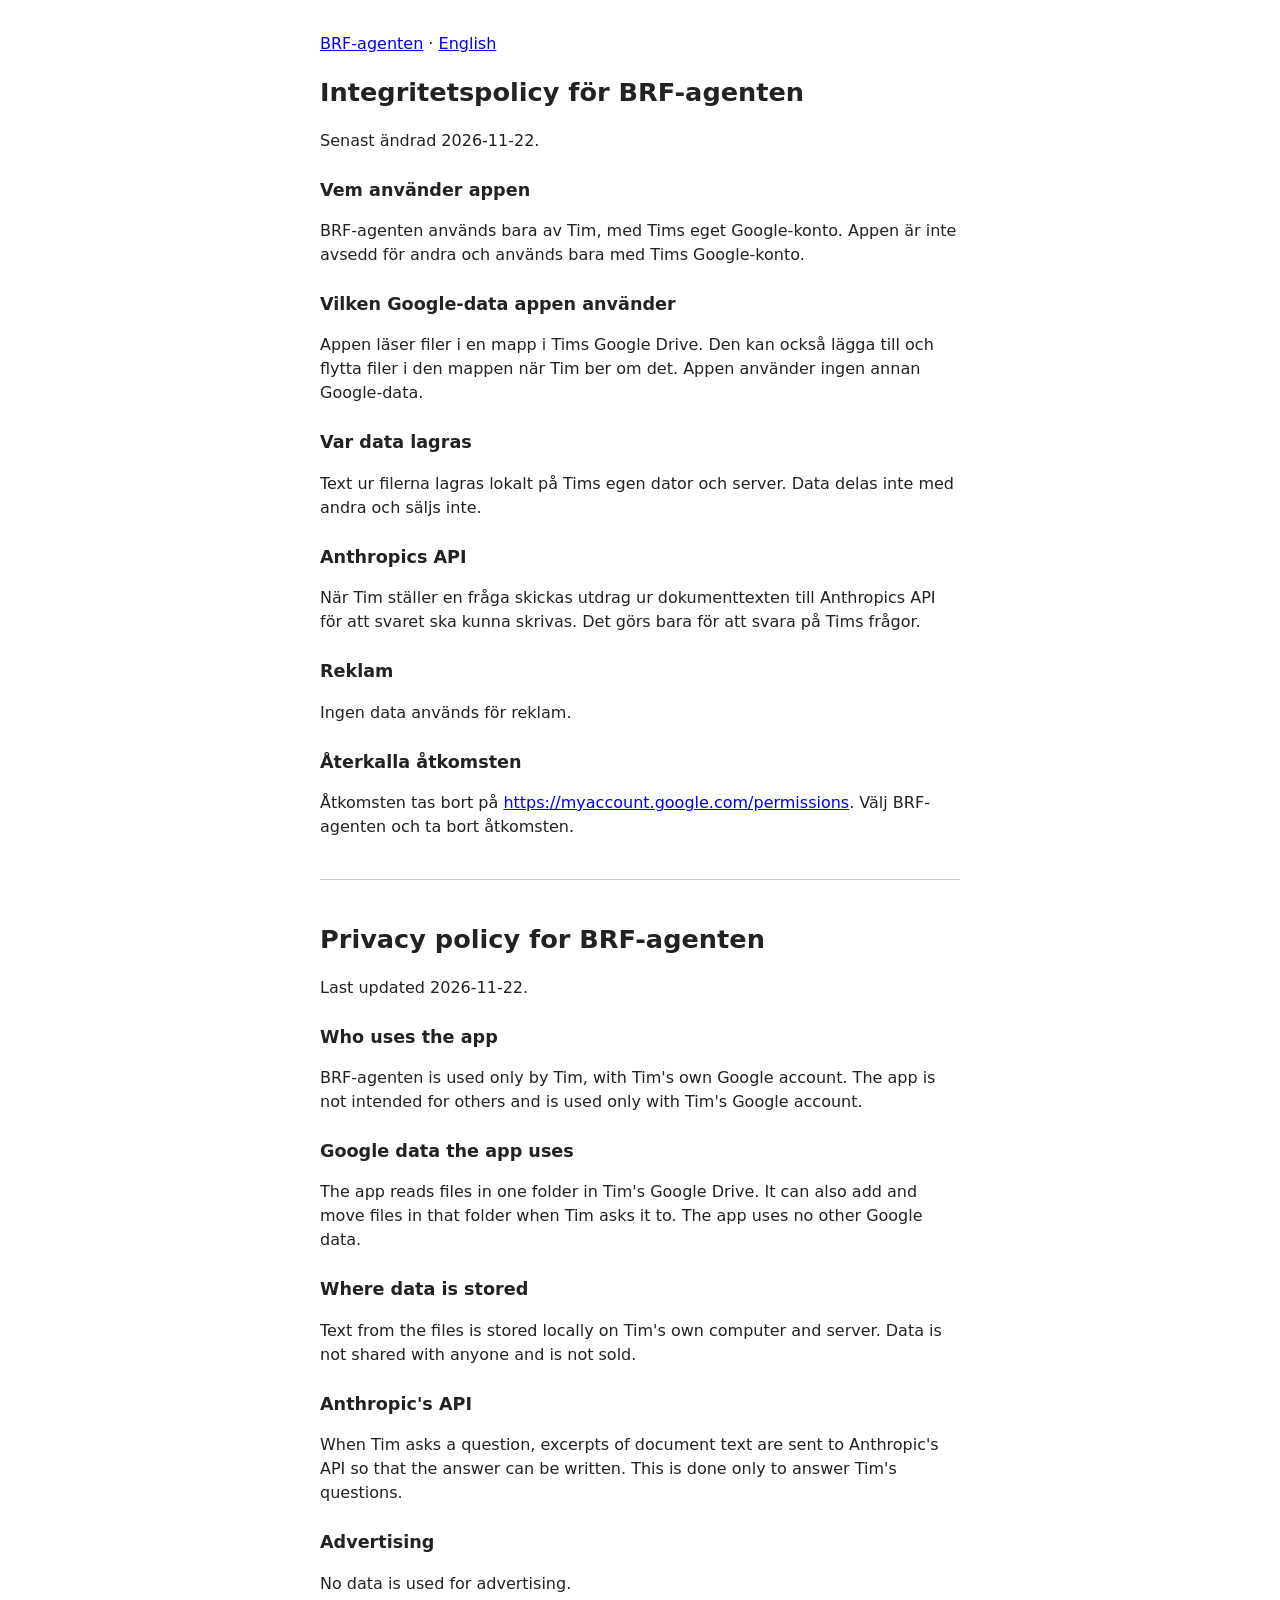
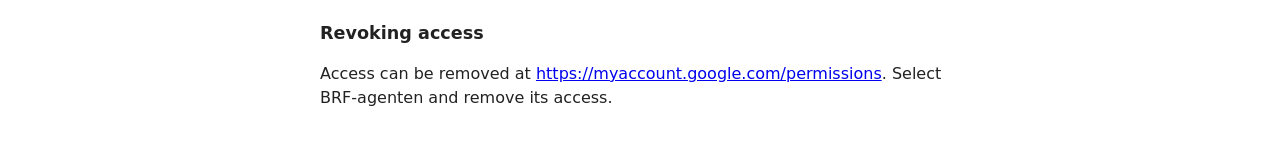
==== privacy.html @ 27fd1412 "Add home page and privacy policy for BRF-agenten Co-Authored-By: Claude Fable 5.2 <noreply@anthropic" ====
<!doctype html>
<html lang="sv">
<head>
<meta charset="utf-8">
<meta name="viewport" content="width=device-width, initial-scale=1">
<title>Integritetspolicy / Privacy policy: BRF-agenten</title>
<link rel="stylesheet" href="style.css">
</head>
<body>
<p><a href="./">BRF-agenten</a> · <a href="#en">English</a></p>

<h1>Integritetspolicy för BRF-agenten</h1>
<p>Senast ändrad 2026-11-22.</p>
<h2>Vem använder appen</h2>
<p>BRF-agenten används bara av Tim, med Tims eget Google-konto. Appen är inte avsedd för andra och används bara med Tims Google-konto.</p>
<h2>Vilken Google-data appen använder</h2>
<p>Appen läser filer i en mapp i Tims Google Drive. Den kan också lägga till och flytta filer i den mappen när Tim ber om det. Appen använder ingen annan Google-data.</p>
<h2>Var data lagras</h2>
<p>Text ur filerna lagras lokalt på Tims egen dator och server. Data delas inte med andra och säljs inte.</p>
<h2>Anthropics API</h2>
<p>När Tim ställer en fråga skickas utdrag ur dokumenttexten till Anthropics API för att svaret ska kunna skrivas. Det görs bara för att svara på Tims frågor.</p>
<h2>Reklam</h2>
<p>Ingen data används för reklam.</p>
<h2>Återkalla åtkomsten</h2>
<p>Åtkomsten tas bort på <a href="https://myaccount.google.com/permissions">https://myaccount.google.com/permissions</a>. Välj BRF-agenten och ta bort åtkomsten.</p>
<!--CONTACT-SV-->

<hr>

<div lang="en" id="en">
<h1>Privacy policy for BRF-agenten</h1>
<p>Last updated 2026-11-22.</p>
<h2>Who uses the app</h2>
<p>BRF-agenten is used only by Tim, with Tim's own Google account. The app is not intended for others and is used only with Tim's Google account.</p>
<h2>Google data the app uses</h2>
<p>The app reads files in one folder in Tim's Google Drive. It can also add and move files in that folder when Tim asks it to. The app uses no other Google data.</p>
<h2>Where data is stored</h2>
<p>Text from the files is stored locally on Tim's own computer and server. Data is not shared with anyone and is not sold.</p>
<h2>Anthropic's API</h2>
<p>When Tim asks a question, excerpts of document text are sent to Anthropic's API so that the answer can be written. This is done only to answer Tim's questions.</p>
<h2>Advertising</h2>
<p>No data is used for advertising.</p>
<h2>Revoking access</h2>
<p>Access can be removed at <a href="https://myaccount.google.com/permissions">https://myaccount.google.com/permissions</a>. Select BRF-agenten and remove its access.</p>
<!--CONTACT-EN-->
</div>
</body>
</html>
---- style.css ----
body { font-family: system-ui, sans-serif; max-width: 40rem; margin: 2rem auto; padding: 0 1rem; line-height: 1.5; color: #222; background: #fff; }
h1 { font-size: 1.6rem; }
h2 { font-size: 1.1rem; margin-top: 1.5rem; }
hr { margin: 2.5rem 0; border: 0; border-top: 1px solid #ccc; }
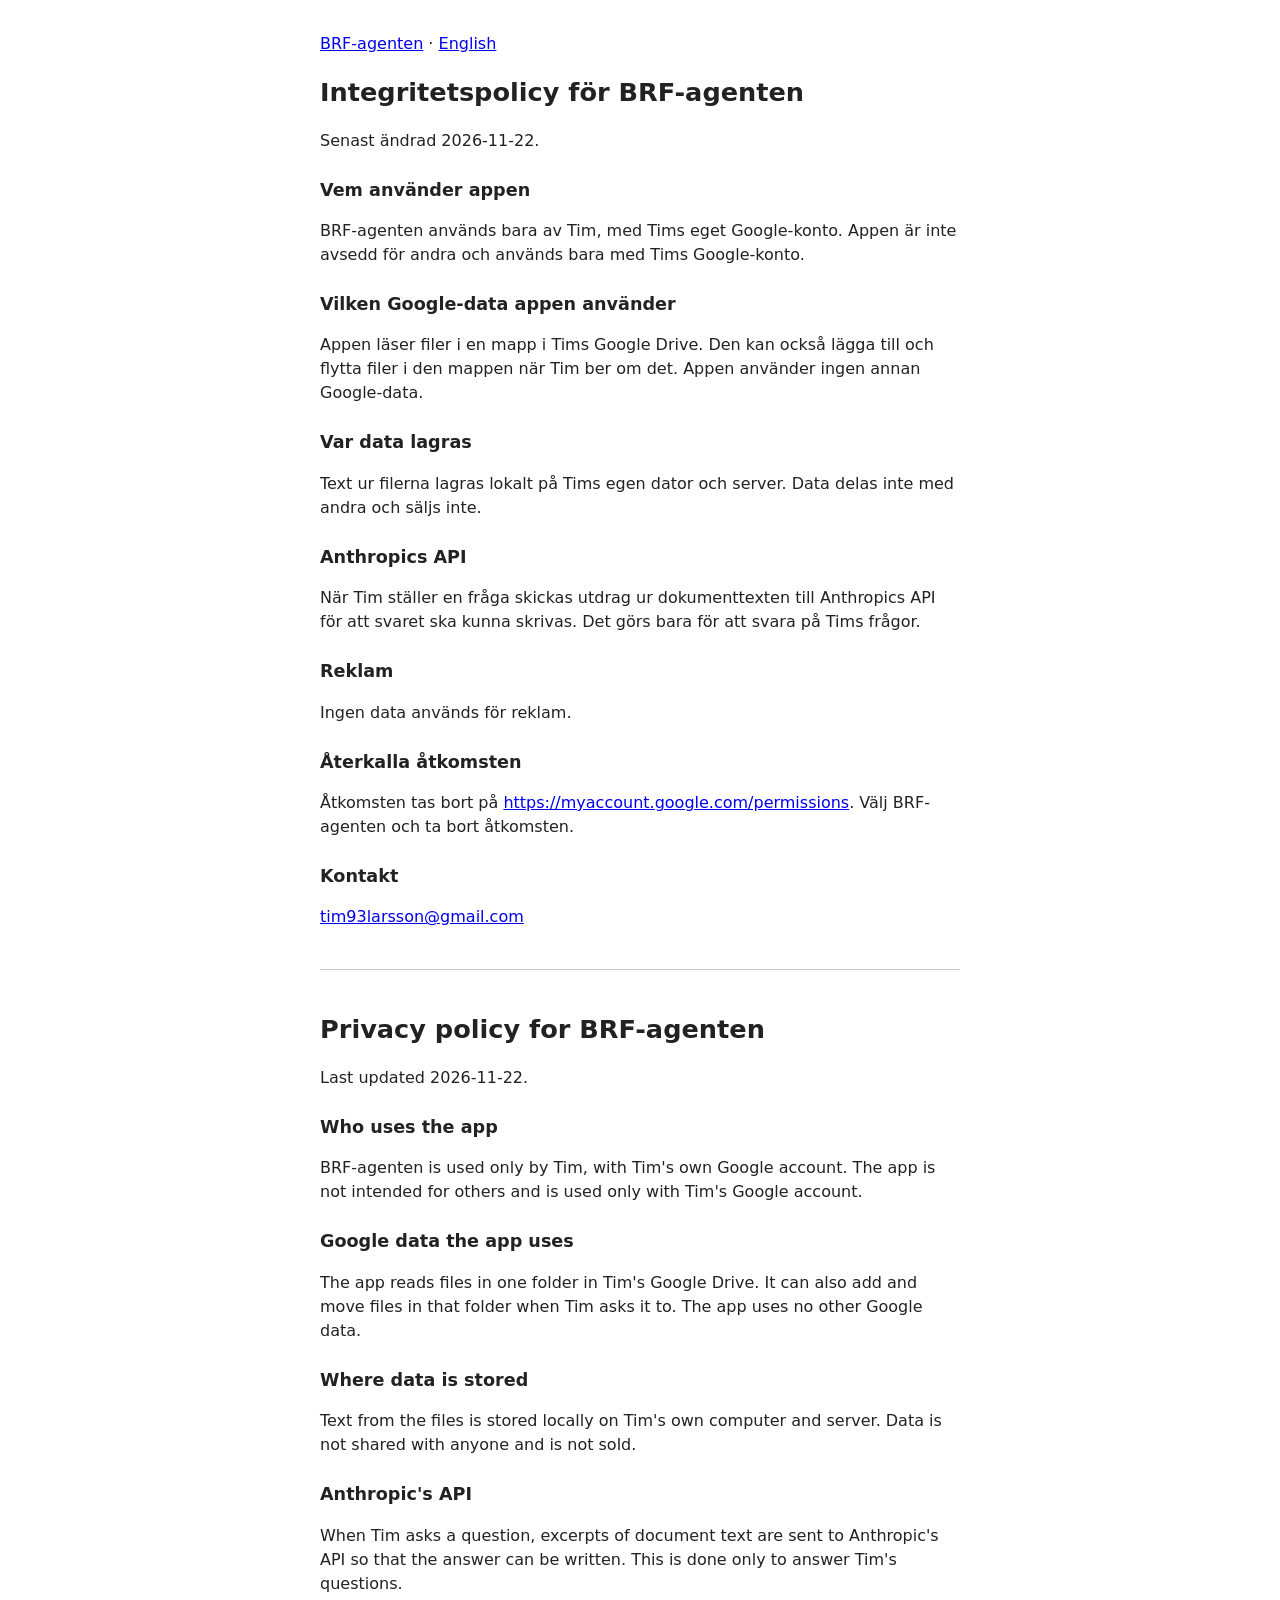
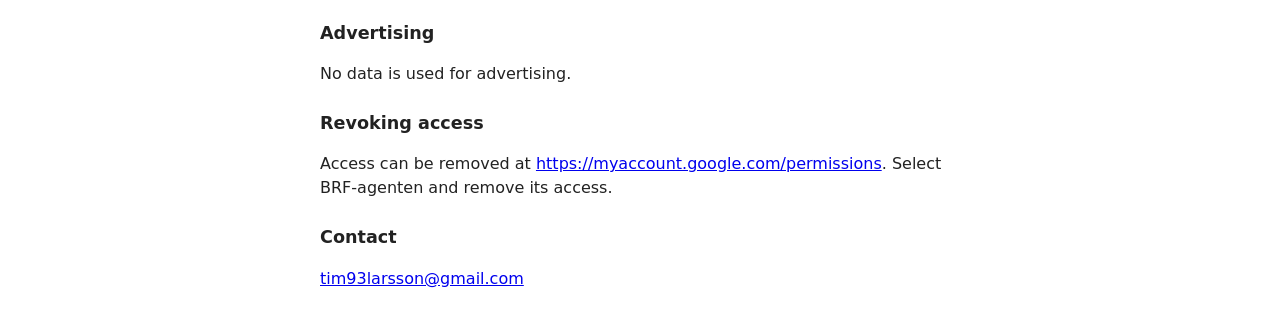
==== commit 8a1522fc: "Add the contact address Co-Authored-By: Claude Fable 5.2 <noreply@anthropic.com>" ====
--- a/privacy.html
+++ b/privacy.html
@@ -23,7 +23,8 @@
 <p>Ingen data används för reklam.</p>
 <h2>Återkalla åtkomsten</h2>
 <p>Åtkomsten tas bort på <a href="https://myaccount.google.com/permissions">https://myaccount.google.com/permissions</a>. Välj BRF-agenten och ta bort åtkomsten.</p>
-<!--CONTACT-SV-->
+<h2>Kontakt</h2>
+<p><a href="mailto:tim93larsson@gmail.com">tim93larsson@gmail.com</a></p>
 
 <hr>
 
@@ -42,7 +43,8 @@
 <p>No data is used for advertising.</p>
 <h2>Revoking access</h2>
 <p>Access can be removed at <a href="https://myaccount.google.com/permissions">https://myaccount.google.com/permissions</a>. Select BRF-agenten and remove its access.</p>
-<!--CONTACT-EN-->
+<h2>Contact</h2>
+<p><a href="mailto:tim93larsson@gmail.com">tim93larsson@gmail.com</a></p>
 </div>
 </body>
 </html>
